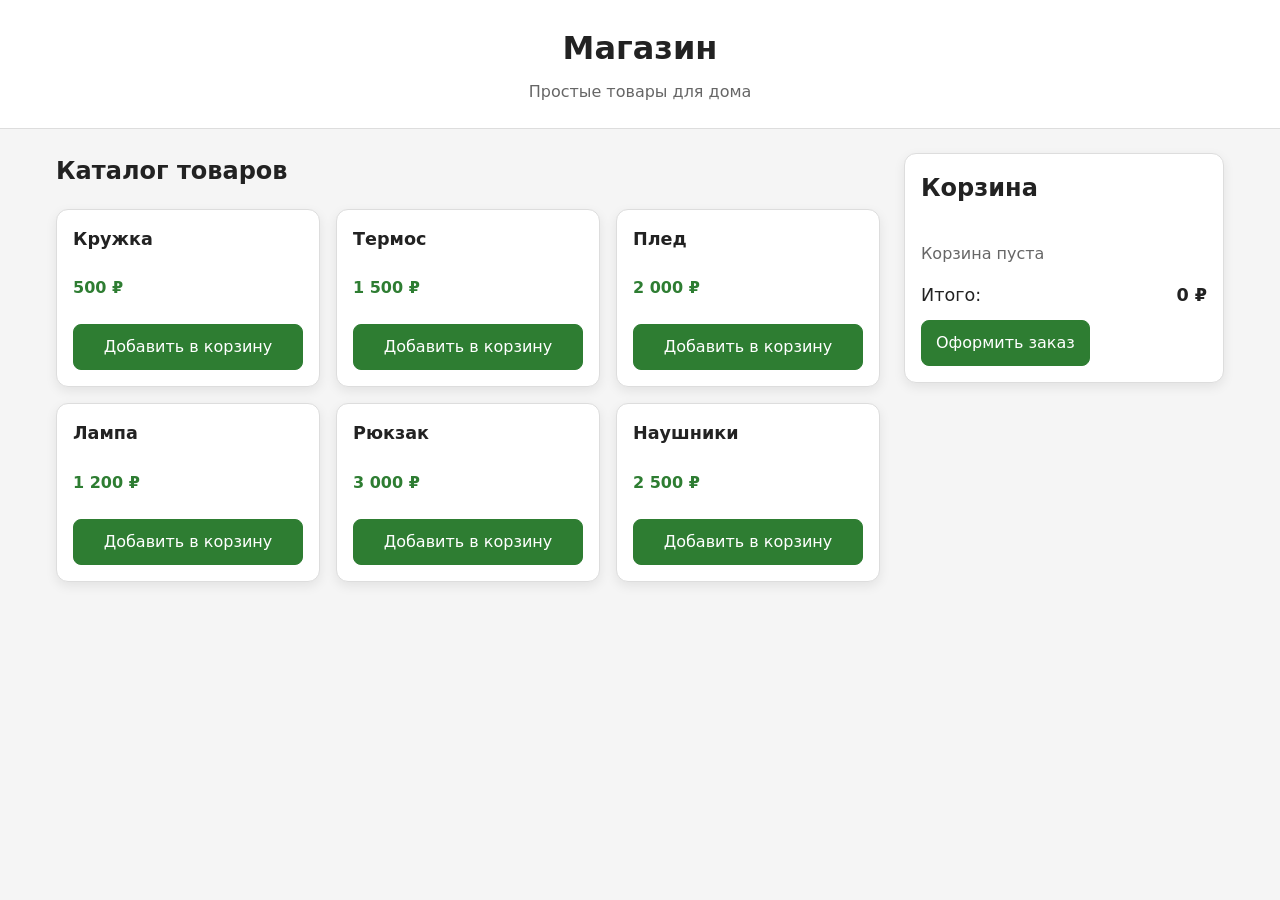
==== index.html @ 96de9353 "First varian of website, future update will add new buttons, new design" ====
<!DOCTYPE html>
<html lang="ru">
<head>
  <meta charset="UTF-8">
  <meta name="viewport" content="width=device-width, initial-scale=1.0">
  <title>Интернет-магазин</title>
  <link rel="stylesheet" href="styles.css">
</head>
<body>
  <header class="header">
    <h1>Магазин</h1>
    <p>Простые товары для дома</p>
  </header>

  <main class="layout">
    <section class="catalog" aria-labelledby="catalog-title">
      <h2 id="catalog-title">Каталог товаров</h2>
      <div class="products" id="products"></div>
    </section>

    <aside class="cart" aria-labelledby="cart-title">
      <h2 id="cart-title">Корзина</h2>
      <ul class="cart-list" id="cart-list"></ul>
      <p class="cart-empty" id="cart-empty">Корзина пуста</p>
      <div class="cart-summary">
        <span>Итого:</span>
        <strong id="cart-total">0 ₽</strong>
      </div>
      <button class="btn btn-primary" id="checkout-btn" type="button">
        Оформить заказ
      </button>
    </aside>
  </main>

  <dialog class="modal" id="order-modal">
    <form class="order-form" id="order-form">
      <h2>Оформление заказа</h2>

      <label>
        Имя
        <input type="text" name="firstName" required>
      </label>

      <label>
        Фамилия
        <input type="text" name="lastName" required>
      </label>

      <label>
        Адрес доставки
        <input type="text" name="address" required>
      </label>

      <label>
        Контактный телефон
        <input type="tel" name="phone" required>
      </label>

      <div class="modal-actions">
        <button type="button" class="btn" id="close-modal">Отмена</button>
        <button type="submit" class="btn btn-primary">Создать заказ</button>
      </div>
    </form>
  </dialog>

  <script src="script.js"></script>
</body>
</html>
---- styles.css ----
:root {
  --bg: #f5f5f5;
  --card: #ffffff;
  --text: #222222;
  --muted: #666666;
  --accent: #2e7d32;
  --danger: #c62828;
  --border: #dddddd;
  --radius: 12px;
  --shadow: 0 4px 12px rgba(0, 0, 0, 0.08);
}

* {
  box-sizing: border-box;
}

body {
  margin: 0;
  font-family: system-ui, -apple-system, "Segoe UI", Roboto, sans-serif;
  background: var(--bg);
  color: var(--text);
  line-height: 1.5;
}

.header {
  padding: 24px 16px;
  text-align: center;
  background: #ffffff;
  border-bottom: 1px solid var(--border);
}

.header h1 {
  margin: 0 0 8px;
}

.header p {
  margin: 0;
  color: var(--muted);
}

.layout {
  max-width: 1200px;
  margin: 24px auto;
  padding: 0 16px;
  display: grid;
  grid-template-columns: 1fr 320px;
  gap: 24px;
  align-items: start;
}

.catalog h2,
.cart h2 {
  margin-top: 0;
}

.products {
  display: grid;
  grid-template-columns: repeat(auto-fit, minmax(220px, 1fr));
  gap: 16px;
}

.product-card {
  background: var(--card);
  border: 1px solid var(--border);
  border-radius: var(--radius);
  padding: 16px;
  display: flex;
  flex-direction: column;
  gap: 8px;
  box-shadow: var(--shadow);
}

.product-card h3 {
  margin: 0;
  font-size: 1.1rem;
}

.product-card .price {
  font-weight: 700;
  color: var(--accent);
}

.product-card .btn {
  margin-top: auto;
}

.btn {
  padding: 10px 14px;
  border: 1px solid var(--border);
  border-radius: 8px;
  background: #ffffff;
  color: var(--text);
  cursor: pointer;
  font: inherit;
}

.btn:hover {
  background: #f0f0f0;
}

.btn-primary {
  background: var(--accent);
  color: #ffffff;
  border-color: var(--accent);
}

.btn-primary:hover {
  background: #256428;
}

.btn-danger {
  color: var(--danger);
  border-color: var(--danger);
  background: transparent;
}

.cart {
  background: var(--card);
  border: 1px solid var(--border);
  border-radius: var(--radius);
  padding: 16px;
  box-shadow: var(--shadow);
  position: sticky;
  top: 16px;
}

.cart-list {
  list-style: none;
  padding: 0;
  margin: 0 0 16px;
  display: flex;
  flex-direction: column;
  gap: 12px;
}

.cart-item {
  border-bottom: 1px solid var(--border);
  padding-bottom: 12px;
}

.cart-item:last-child {
  border-bottom: none;
}

.cart-item__title {
  font-weight: 600;
  margin-bottom: 4px;
}

.cart-item__row {
  display: flex;
  align-items: center;
  justify-content: space-between;
  gap: 8px;
  flex-wrap: wrap;
}

.quantity-controls {
  display: flex;
  align-items: center;
  gap: 4px;
}

.quantity-controls button {
  width: 28px;
  height: 28px;
  padding: 0;
}

.quantity-controls input {
  width: 48px;
  text-align: center;
  padding: 4px;
  border: 1px solid var(--border);
  border-radius: 6px;
}

.cart-summary {
  display: flex;
  justify-content: space-between;
  font-size: 1.1rem;
  margin-bottom: 12px;
}

.cart-empty {
  color: var(--muted);
}

.modal {
  border: none;
  border-radius: var(--radius);
  padding: 0;
  width: min(420px, calc(100% - 32px));
  box-shadow: var(--shadow);
}

.modal::backdrop {
  background: rgba(0, 0, 0, 0.4);
}

.order-form {
  padding: 20px;
  display: flex;
  flex-direction: column;
  gap: 12px;
}

.order-form h2 {
  margin: 0 0 8px;
}

.order-form label {
  display: flex;
  flex-direction: column;
  gap: 4px;
  font-weight: 500;
}

.order-form input {
  padding: 10px;
  border: 1px solid var(--border);
  border-radius: 8px;
  font: inherit;
}

.modal-actions {
  display: flex;
  gap: 8px;
  justify-content: flex-end;
  margin-top: 8px;
}

@media (max-width: 900px) {
  .layout {
    grid-template-columns: 1fr;
  }

  .cart {
    position: static;
  }
}

@media (max-width: 600px) {
  .header {
    padding: 16px;
  }

  .layout {
    margin: 16px auto;
    padding: 0 12px;
  }

  .products {
    grid-template-columns: 1fr;
  }

  .modal-actions {
    flex-direction: column;
  }

  .modal-actions .btn {
    width: 100%;
  }
}
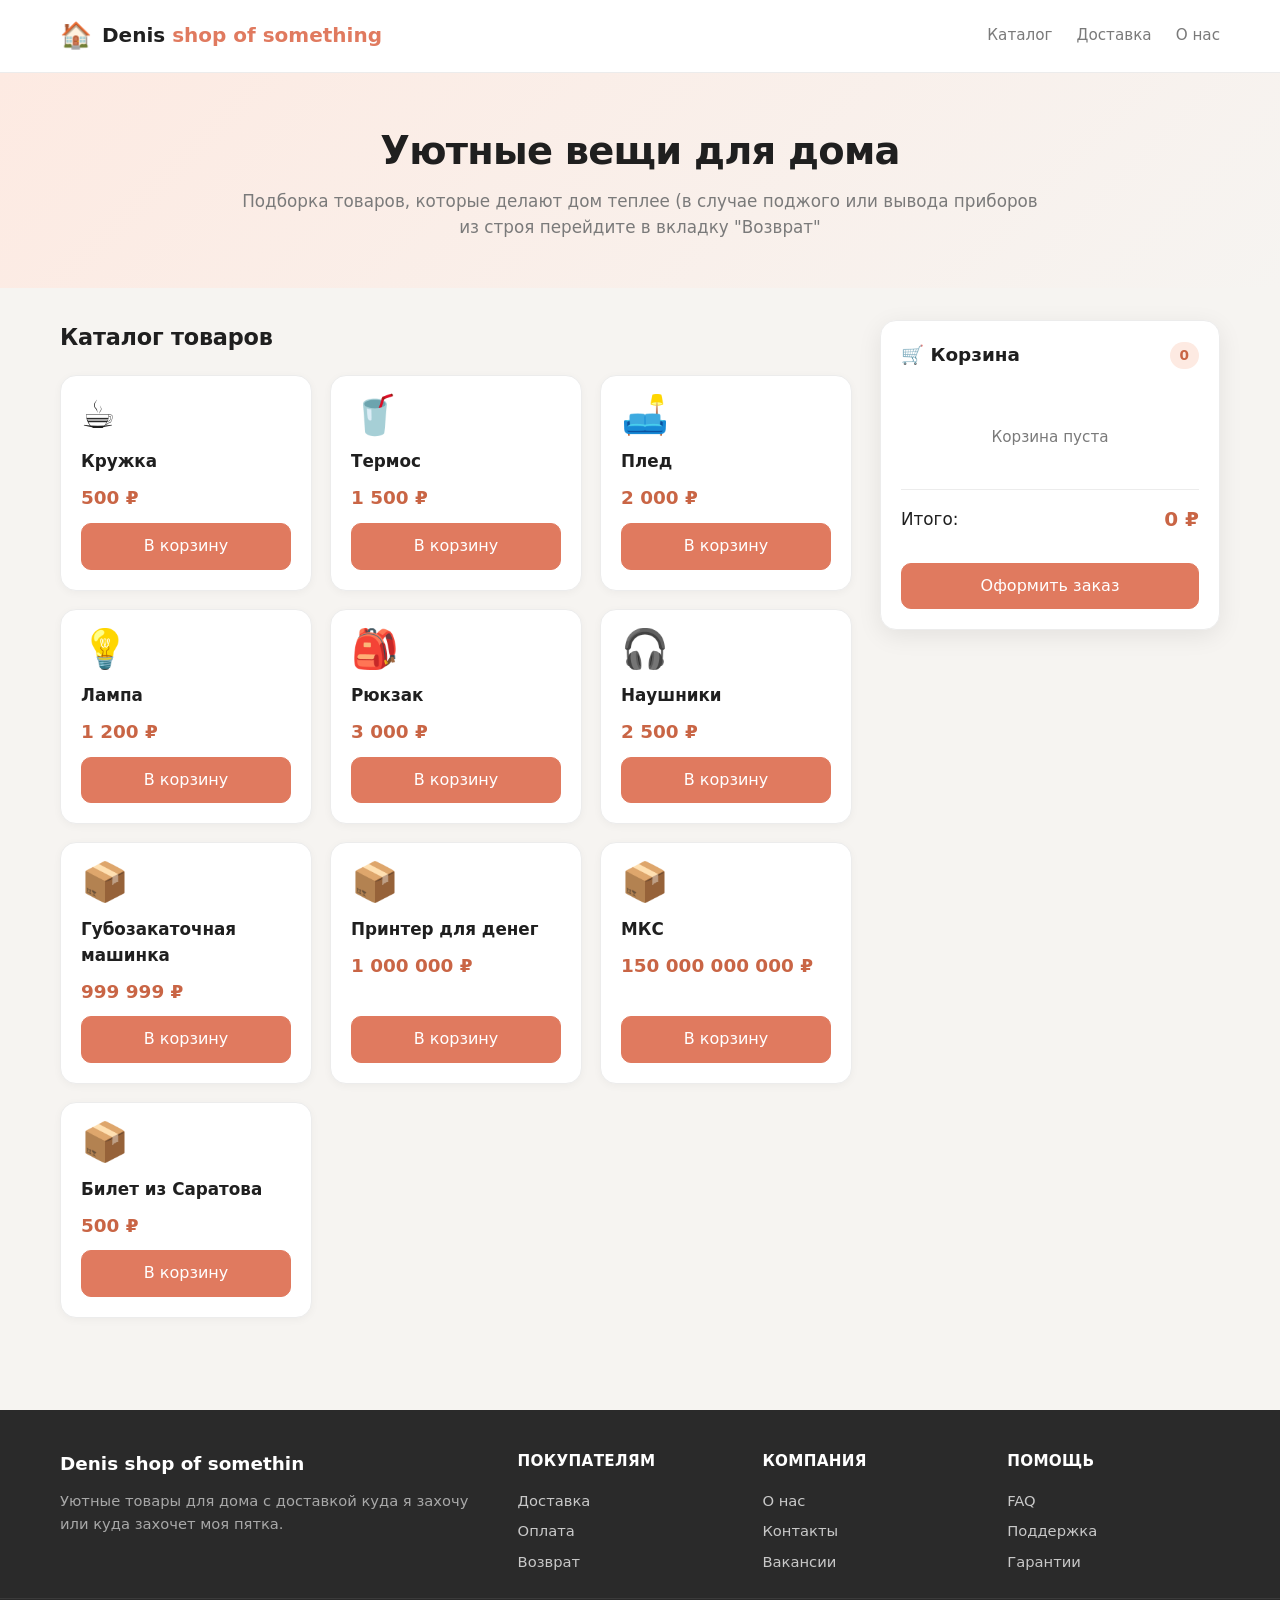
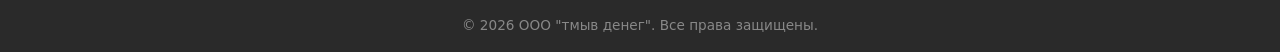
==== commit 4cd9e7a7: "Added page 'in progress', addel logic for email, telephone number in form, added more stuff in shop" ====
--- a/index.html
+++ b/index.html
@@ -3,63 +3,135 @@
 <head>
   <meta charset="UTF-8">
   <meta name="viewport" content="width=device-width, initial-scale=1.0">
-  <title>Интернет-магазин</title>
+  <title>Denis shop of something</title>
+  <link rel="icon" href="data:,">
   <link rel="stylesheet" href="styles.css">
 </head>
 <body>
   <header class="header">
-    <h1>Магазин</h1>
-    <p>Простые товары для дома</p>
+    <div class="header__inner">
+      <a href="index.html" class="logo">
+        <span class="logo__icon">🏠</span>
+        <span class="logo__text">Denis <span>shop of something</span></span>
+      </a>
+      <nav class="nav">
+        <a href="in-progress.html">Каталог</a>
+        <a href="in-progress.html">Доставка</a>
+        <a href="in-progress.html">О нас</a>
+      </nav>
+    </div>
   </header>
+
+  <section class="hero">
+    <div class="hero__inner">
+      <h1>Уютные вещи для дома</h1>
+      <p>Подборка товаров, которые делают дом теплее (в случае поджого или вывода приборов из строя перейдите в вкладку "Возврат"</p>
+    </div>
+  </section>
 
   <main class="layout">
     <section class="catalog" aria-labelledby="catalog-title">
-      <h2 id="catalog-title">Каталог товаров</h2>
+      <h2 id="catalog-title" class="section-title">Каталог товаров</h2>
       <div class="products" id="products"></div>
     </section>
 
     <aside class="cart" aria-labelledby="cart-title">
-      <h2 id="cart-title">Корзина</h2>
+      <div class="cart__header">
+        <h2 id="cart-title">🛒 Корзина</h2>
+        <span class="cart__count" id="cart-count">0</span>
+      </div>
+
       <ul class="cart-list" id="cart-list"></ul>
       <p class="cart-empty" id="cart-empty">Корзина пуста</p>
+
       <div class="cart-summary">
         <span>Итого:</span>
         <strong id="cart-total">0 ₽</strong>
       </div>
-      <button class="btn btn-primary" id="checkout-btn" type="button">
+
+      <button class="btn btn-primary btn-block" id="checkout-btn" type="button">
         Оформить заказ
       </button>
     </aside>
   </main>
 
+  <footer class="footer">
+    <div class="footer__inner">
+      <div class="footer__col">
+        <h3>Denis shop of somethin</h3>
+        <p>Уютные товары для дома с доставкой куда я захочу или куда захочет моя пятка.</p>
+      </div>
+      <div class="footer__col">
+        <h4>Покупателям</h4>
+        <a href="in-progress.html">Доставка</a>
+        <a href="in-progress.html">Оплата</a>
+        <a href="in-progress.html">Возврат</a>
+      </div>
+      <div class="footer__col">
+        <h4>Компания</h4>
+        <a href="in-progress.html">О нас</a>
+        <a href="in-progress.html">Контакты</a>
+        <a href="in-progress.html">Вакансии</a>
+      </div>
+      <div class="footer__col">
+        <h4>Помощь</h4>
+        <a href="in-progress.html">FAQ</a>
+        <a href="in-progress.html">Поддержка</a>
+        <a href="in-progress.html">Гарантии</a>
+      </div>
+    </div>
+    <div class="footer__bottom">
+      © 2026 ООО "тмыв денег". Все права защищены.
+    </div>
+  </footer>
+
   <dialog class="modal" id="order-modal">
-    <form class="order-form" id="order-form">
-      <h2>Оформление заказа</h2>
+    <form class="order-form" id="order-form" novalidate>
+        <h2>Оформление заказа</h2>
 
-      <label>
-        Имя
-        <input type="text" name="firstName" required>
-      </label>
+        <label>
+            Имя
+            <input type="text" name="firstName" required placeholder="Иван" minlength="2">
+        </label>
 
-      <label>
-        Фамилия
-        <input type="text" name="lastName" required>
-      </label>
+        <label>
+            Фамилия
+            <input type="text" name="lastName" required placeholder="Иванов" minlength="2">
+        </label>
 
-      <label>
-        Адрес доставки
-        <input type="text" name="address" required>
-      </label>
+        <label>
+            Адрес доставки
+            <input type="text" name="address" required placeholder="г. Москва, ул. Ленина, 1" minlength="5">
+        </label>
 
-      <label>
-        Контактный телефон
-        <input type="tel" name="phone" required>
-      </label>
+        <label>
+            Контактный телефон
+            <input
+            type="tel"
+            name="phone"
+            required
+            placeholder="+7 (999) 123-45-67"
+            inputmode="tel"
+            autocomplete="tel"
+            >
+            <span class="field-error" data-error-for="phone"></span>
+        </label>
 
-      <div class="modal-actions">
+        <label>
+            Email <span class="field-hint">(необязательно)</span>
+            <input
+            type="email"
+            name="email"
+            placeholder="you@example.com"
+            autocomplete="email"
+            >
+            <span class="field-error" data-error-for="email"></span>
+        </label>
+
+        <div class="modal-actions">
         <button type="button" class="btn" id="close-modal">Отмена</button>
         <button type="submit" class="btn btn-primary">Создать заказ</button>
-      </div>
+        </div>
     </form>
   </dialog>
 
--- a/styles.css
+++ b/styles.css
@@ -1,101 +1,224 @@
 :root {
-  --bg: #f5f5f5;
+  --bg: #f6f4f1;
   --card: #ffffff;
-  --text: #222222;
-  --muted: #666666;
-  --accent: #2e7d32;
-  --danger: #c62828;
-  --border: #dddddd;
-  --radius: 12px;
-  --shadow: 0 4px 12px rgba(0, 0, 0, 0.08);
+  --text: #1f1f1f;
+  --muted: #7a7a7a;
+  --accent: #e07a5f;
+  --accent-dark: #c96545;
+  --accent-soft: #fdeae2;
+  --dark: #2a2a2a;
+  --border: #ececec;
+  --radius: 16px;
+  --radius-sm: 10px;
+  --shadow-sm: 0 2px 8px rgba(0, 0, 0, 0.04);
+  --shadow-md: 0 6px 24px rgba(0, 0, 0, 0.08);
+  --shadow-lg: 0 12px 40px rgba(0, 0, 0, 0.12);
+  --transition: 0.2s ease;
 }
 
 * {
   box-sizing: border-box;
 }
 
+html {
+  scroll-behavior: smooth;
+}
+
 body {
   margin: 0;
-  font-family: system-ui, -apple-system, "Segoe UI", Roboto, sans-serif;
+  font-family: system-ui, -apple-system, "Segoe UI", Roboto, "Helvetica Neue", sans-serif;
   background: var(--bg);
   color: var(--text);
-  line-height: 1.5;
-}
-
+  line-height: 1.55;
+  min-height: 100vh;
+  display: flex;
+  flex-direction: column;
+}
+
+/* ---------- Header ---------- */
 .header {
-  padding: 24px 16px;
-  text-align: center;
   background: #ffffff;
   border-bottom: 1px solid var(--border);
-}
-
-.header h1 {
+  position: sticky;
+  top: 0;
+  z-index: 100;
+  backdrop-filter: blur(8px);
+}
+
+.header__inner {
+  max-width: 1200px;
+  margin: 0 auto;
+  padding: 16px 20px;
+  display: flex;
+  align-items: center;
+  justify-content: space-between;
+  gap: 16px;
+}
+
+.logo {
+  display: flex;
+  align-items: center;
+  gap: 10px;
+  text-decoration: none;
+  color: var(--text);
+  font-weight: 700;
+  font-size: 1.25rem;
+}
+
+.logo__icon {
+  font-size: 1.6rem;
+}
+
+.logo__text span {
+  color: var(--accent);
+}
+
+.nav {
+  display: flex;
+  gap: 24px;
+}
+
+.nav a {
+  text-decoration: none;
+  color: var(--muted);
+  font-weight: 500;
+  font-size: 0.95rem;
+  transition: color var(--transition);
+  position: relative;
+}
+
+.nav a:hover {
+  color: var(--accent);
+}
+
+.nav a::after {
+  content: "";
+  position: absolute;
+  bottom: -4px;
+  left: 0;
+  width: 0;
+  height: 2px;
+  background: var(--accent);
+  transition: width var(--transition);
+}
+
+.nav a:hover::after {
+  width: 100%;
+}
+
+/* ---------- Hero ---------- */
+.hero {
+  background: linear-gradient(135deg, #fdeae2 0%, #f6f4f1 100%);
+  padding: 48px 20px;
+  text-align: center;
+}
+
+.hero__inner {
+  max-width: 800px;
+  margin: 0 auto;
+}
+
+.hero h1 {
+  font-size: clamp(1.6rem, 3vw, 2.4rem);
   margin: 0 0 8px;
-}
-
-.header p {
+  letter-spacing: -0.02em;
+}
+
+.hero p {
   margin: 0;
   color: var(--muted);
-}
-
+  font-size: 1.05rem;
+}
+
+/* ---------- Layout ---------- */
 .layout {
+  flex: 1;
   max-width: 1200px;
-  margin: 24px auto;
-  padding: 0 16px;
+  width: 100%;
+  margin: 32px auto;
+  padding: 0 20px;
   display: grid;
-  grid-template-columns: 1fr 320px;
-  gap: 24px;
+  grid-template-columns: 1fr 340px;
+  gap: 28px;
   align-items: start;
 }
 
-.catalog h2,
-.cart h2 {
-  margin-top: 0;
-}
-
+.section-title {
+  font-size: 1.4rem;
+  margin: 0 0 20px;
+  letter-spacing: -0.01em;
+}
+
+/* ---------- Products ---------- */
 .products {
   display: grid;
-  grid-template-columns: repeat(auto-fit, minmax(220px, 1fr));
-  gap: 16px;
+  grid-template-columns: repeat(auto-fill, minmax(220px, 1fr));
+  gap: 18px;
 }
 
 .product-card {
   background: var(--card);
   border: 1px solid var(--border);
   border-radius: var(--radius);
-  padding: 16px;
+  padding: 20px;
   display: flex;
   flex-direction: column;
-  gap: 8px;
-  box-shadow: var(--shadow);
+  gap: 10px;
+  box-shadow: var(--shadow-sm);
+  transition: transform var(--transition), box-shadow var(--transition);
+  position: relative;
+  overflow: hidden;
+}
+
+.product-card:hover {
+  transform: translateY(-4px);
+  box-shadow: var(--shadow-md);
+}
+
+.product-card__emoji {
+  font-size: 2.4rem;
+  line-height: 1;
+  margin-bottom: 4px;
 }
 
 .product-card h3 {
   margin: 0;
-  font-size: 1.1rem;
+  font-size: 1.05rem;
+  font-weight: 600;
 }
 
 .product-card .price {
   font-weight: 700;
-  color: var(--accent);
+  font-size: 1.15rem;
+  color: var(--accent-dark);
+  margin: 0;
 }
 
 .product-card .btn {
   margin-top: auto;
 }
 
+/* ---------- Buttons ---------- */
 .btn {
-  padding: 10px 14px;
+  padding: 10px 16px;
   border: 1px solid var(--border);
-  border-radius: 8px;
+  border-radius: var(--radius-sm);
   background: #ffffff;
   color: var(--text);
   cursor: pointer;
   font: inherit;
+  font-weight: 500;
+  transition: all var(--transition);
+  display: inline-flex;
+  align-items: center;
+  justify-content: center;
+  gap: 6px;
+  text-decoration: none;
 }
 
 .btn:hover {
-  background: #f0f0f0;
+  background: #f3f3f3;
+  border-color: #d5d5d5;
 }
 
 .btn-primary {
@@ -105,23 +228,58 @@
 }
 
 .btn-primary:hover {
-  background: #256428;
+  background: var(--accent-dark);
+  border-color: var(--accent-dark);
+  color: #ffffff;
 }
 
 .btn-danger {
-  color: var(--danger);
-  border-color: var(--danger);
-  background: transparent;
-}
-
+  color: #c62828;
+  border-color: #f3d6d6;
+  background: #fff5f5;
+  padding: 8px 10px;
+  font-size: 0.9rem;
+}
+
+.btn-danger:hover {
+  background: #ffe7e7;
+  border-color: #e9b3b3;
+}
+
+.btn-block {
+  width: 100%;
+}
+
+/* ---------- Cart ---------- */
 .cart {
   background: var(--card);
   border: 1px solid var(--border);
   border-radius: var(--radius);
-  padding: 16px;
-  box-shadow: var(--shadow);
+  padding: 20px;
+  box-shadow: var(--shadow-md);
   position: sticky;
-  top: 16px;
+  top: 88px;
+}
+
+.cart__header {
+  display: flex;
+  align-items: center;
+  justify-content: space-between;
+  margin-bottom: 16px;
+}
+
+.cart__header h2 {
+  margin: 0;
+  font-size: 1.15rem;
+}
+
+.cart__count {
+  background: var(--accent-soft);
+  color: var(--accent-dark);
+  font-weight: 600;
+  font-size: 0.85rem;
+  padding: 3px 10px;
+  border-radius: 20px;
 }
 
 .cart-list {
@@ -130,21 +288,25 @@
   margin: 0 0 16px;
   display: flex;
   flex-direction: column;
-  gap: 12px;
+  gap: 14px;
+  max-height: 380px;
+  overflow-y: auto;
 }
 
 .cart-item {
-  border-bottom: 1px solid var(--border);
-  padding-bottom: 12px;
+  padding-bottom: 14px;
+  border-bottom: 1px dashed var(--border);
 }
 
 .cart-item:last-child {
   border-bottom: none;
+  padding-bottom: 0;
 }
 
 .cart-item__title {
   font-weight: 600;
-  margin-bottom: 4px;
+  font-size: 0.95rem;
+  margin-bottom: 8px;
 }
 
 .cart-item__row {
@@ -155,110 +317,328 @@
   flex-wrap: wrap;
 }
 
+.cart-item__price {
+  font-weight: 700;
+  color: var(--accent-dark);
+  font-size: 0.95rem;
+}
+
 .quantity-controls {
-  display: flex;
-  align-items: center;
-  gap: 4px;
+  display: inline-flex;
+  align-items: center;
+  gap: 2px;
+  background: #f6f4f1;
+  border-radius: 8px;
+  padding: 2px;
 }
 
 .quantity-controls button {
-  width: 28px;
-  height: 28px;
+  width: 26px;
+  height: 26px;
   padding: 0;
+  border: none;
+  background: transparent;
+  font-size: 1rem;
+  border-radius: 6px;
+  cursor: pointer;
+  color: var(--text);
+  transition: background var(--transition);
+}
+
+.quantity-controls button:hover {
+  background: #ffffff;
 }
 
 .quantity-controls input {
-  width: 48px;
+  width: 40px;
   text-align: center;
-  padding: 4px;
-  border: 1px solid var(--border);
-  border-radius: 6px;
+  padding: 4px 2px;
+  border: none;
+  background: transparent;
+  font: inherit;
+  font-weight: 600;
+  color: var(--text);
+  outline: none;
 }
 
 .cart-summary {
   display: flex;
   justify-content: space-between;
-  font-size: 1.1rem;
-  margin-bottom: 12px;
+  align-items: center;
+  font-size: 1.05rem;
+  padding: 14px 0;
+  border-top: 1px solid var(--border);
+  margin-bottom: 14px;
+}
+
+.cart-summary strong {
+  font-size: 1.25rem;
+  color: var(--accent-dark);
 }
 
 .cart-empty {
   color: var(--muted);
-}
-
+  text-align: center;
+  padding: 24px 0;
+  font-size: 0.95rem;
+}
+
+/* ---------- Modal ---------- */
 .modal {
   border: none;
   border-radius: var(--radius);
   padding: 0;
-  width: min(420px, calc(100% - 32px));
-  box-shadow: var(--shadow);
+  width: min(440px, calc(100% - 32px));
+  box-shadow: var(--shadow-lg);
 }
 
 .modal::backdrop {
-  background: rgba(0, 0, 0, 0.4);
+  background: rgba(0, 0, 0, 0.45);
+  backdrop-filter: blur(3px);
 }
 
 .order-form {
-  padding: 20px;
+  padding: 26px;
   display: flex;
   flex-direction: column;
-  gap: 12px;
+  gap: 14px;
 }
 
 .order-form h2 {
-  margin: 0 0 8px;
+  margin: 0 0 6px;
+  font-size: 1.3rem;
 }
 
 .order-form label {
   display: flex;
   flex-direction: column;
-  gap: 4px;
+  gap: 6px;
   font-weight: 500;
+  font-size: 0.92rem;
+  color: #333;
 }
 
 .order-form input {
-  padding: 10px;
+  padding: 11px 13px;
   border: 1px solid var(--border);
-  border-radius: 8px;
+  border-radius: var(--radius-sm);
   font: inherit;
+  background: #fafafa;
+  transition: all var(--transition);
+}
+
+.order-form input:focus {
+  outline: none;
+  border-color: var(--accent);
+  background: #ffffff;
+  box-shadow: 0 0 0 3px var(--accent-soft);
 }
 
 .modal-actions {
   display: flex;
-  gap: 8px;
+  gap: 10px;
   justify-content: flex-end;
   margin-top: 8px;
 }
 
+/* ---------- Footer ---------- */
+.footer {
+  background: var(--dark);
+  color: #d8d8d8;
+  margin-top: 60px;
+}
+
+.footer__inner {
+  max-width: 1200px;
+  margin: 0 auto;
+  padding: 40px 20px 20px;
+  display: grid;
+  grid-template-columns: 2fr 1fr 1fr 1fr;
+  gap: 32px;
+}
+
+.footer__col h3 {
+  color: #ffffff;
+  margin: 0 0 10px;
+  font-size: 1.15rem;
+}
+
+.footer__col h4 {
+  color: #ffffff;
+  margin: 0 0 12px;
+  font-size: 0.95rem;
+  letter-spacing: 0.02em;
+  text-transform: uppercase;
+}
+
+.footer__col p {
+  margin: 0;
+  font-size: 0.92rem;
+  line-height: 1.6;
+  color: #a8a8a8;
+}
+
+.footer__col a {
+  display: block;
+  color: #c8c8c8;
+  text-decoration: none;
+  font-size: 0.92rem;
+  padding: 4px 0;
+  transition: color var(--transition);
+}
+
+.footer__col a:hover {
+  color: var(--accent);
+}
+
+.footer__bottom {
+  border-top: 1px solid #3a3a3a;
+  text-align: center;
+  padding: 16px 20px;
+  font-size: 0.85rem;
+  color: #888;
+}
+
+/* ---------- In progress page ---------- */
+.in-progress-page {
+  min-height: 100vh;
+  display: flex;
+  flex-direction: column;
+}
+
+.in-progress {
+  flex: 1;
+  display: flex;
+  align-items: center;
+  justify-content: center;
+  padding: 60px 20px;
+}
+
+.in-progress__card {
+  background: #ffffff;
+  border: 1px solid var(--border);
+  border-radius: var(--radius);
+  box-shadow: var(--shadow-md);
+  padding: 50px 40px;
+  text-align: center;
+  max-width: 480px;
+  width: 100%;
+}
+
+.in-progress__icon {
+  font-size: 4rem;
+  margin-bottom: 12px;
+  animation: bounce 2s infinite;
+}
+
+@keyframes bounce {
+  0%, 100% { transform: translateY(0); }
+  50% { transform: translateY(-8px); }
+}
+
+.in-progress h1 {
+  margin: 0 0 10px;
+  font-size: 1.8rem;
+  letter-spacing: -0.02em;
+}
+
+.in-progress p {
+  color: var(--muted);
+  margin: 0 0 24px;
+}
+
+/* ---------- Adaptive ---------- */
 @media (max-width: 900px) {
   .layout {
     grid-template-columns: 1fr;
+    margin: 24px auto;
   }
 
   .cart {
     position: static;
   }
+
+  .footer__inner {
+    grid-template-columns: 1fr 1fr;
+    gap: 24px;
+  }
 }
 
 @media (max-width: 600px) {
-  .header {
-    padding: 16px;
+  .header__inner {
+    padding: 12px 16px;
+  }
+
+  .nav {
+    gap: 14px;
+  }
+
+  .nav a {
+    font-size: 0.88rem;
+  }
+
+  .logo__text {
+    font-size: 1rem;
+  }
+
+  .hero {
+    padding: 32px 16px;
   }
 
   .layout {
-    margin: 16px auto;
-    padding: 0 12px;
+    padding: 0 14px;
+    gap: 20px;
   }
 
   .products {
-    grid-template-columns: 1fr;
+    grid-template-columns: repeat(auto-fill, minmax(150px, 1fr));
+    gap: 12px;
+  }
+
+  .product-card {
+    padding: 14px;
+  }
+
+  .product-card__emoji {
+    font-size: 1.8rem;
   }
 
   .modal-actions {
-    flex-direction: column;
+    flex-direction: column-reverse;
   }
 
   .modal-actions .btn {
     width: 100%;
   }
+
+  .footer__inner {
+    grid-template-columns: 1fr;
+    padding: 28px 16px 16px;
+  }
+}
+
+.field-hint {
+  font-weight: 400;
+  color: var(--muted);
+  font-size: 0.82rem;
+}
+
+.field-error {
+  display: none;
+  font-size: 0.8rem;
+  color: #c62828;
+  margin-top: 2px;
+}
+
+.field-error.visible {
+  display: block;
+}
+
+.order-form input.invalid {
+  border-color: #e57373;
+  background: #fff5f5;
+}
+
+.order-form input.invalid:focus {
+  box-shadow: 0 0 0 3px #fde0e0;
 }
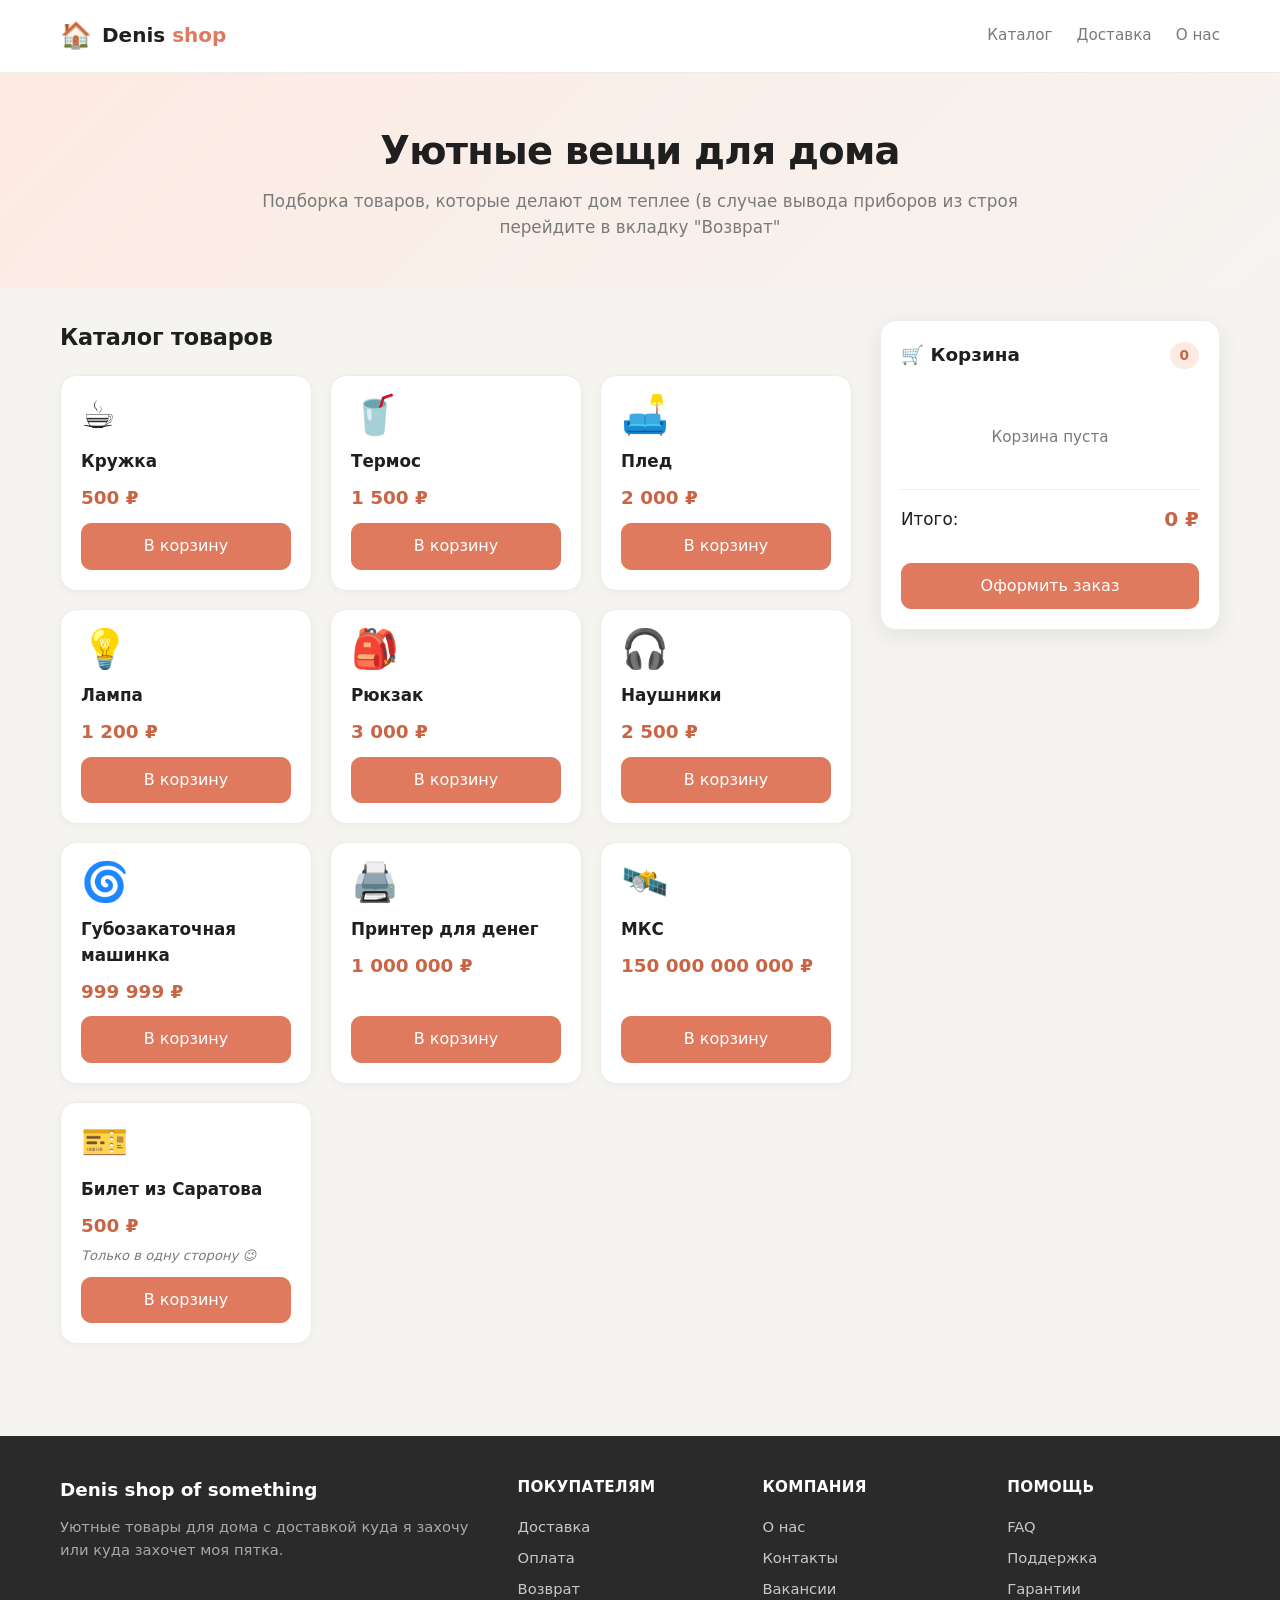
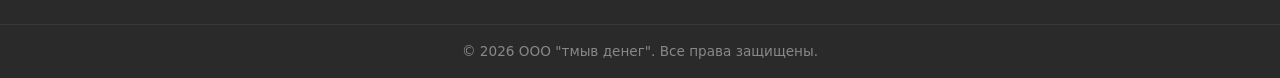
==== commit a7750b56: "Fixed some bugs" ====
--- a/index.html
+++ b/index.html
@@ -3,7 +3,7 @@
 <head>
   <meta charset="UTF-8">
   <meta name="viewport" content="width=device-width, initial-scale=1.0">
-  <title>Denis shop of something</title>
+  <title>Denis shop</title>
   <link rel="icon" href="data:,">
   <link rel="stylesheet" href="styles.css">
 </head>
@@ -12,7 +12,7 @@
     <div class="header__inner">
       <a href="index.html" class="logo">
         <span class="logo__icon">🏠</span>
-        <span class="logo__text">Denis <span>shop of something</span></span>
+        <span class="logo__text">Denis <span>shop</span></span>
       </a>
       <nav class="nav">
         <a href="in-progress.html">Каталог</a>
@@ -25,7 +25,7 @@
   <section class="hero">
     <div class="hero__inner">
       <h1>Уютные вещи для дома</h1>
-      <p>Подборка товаров, которые делают дом теплее (в случае поджого или вывода приборов из строя перейдите в вкладку "Возврат"</p>
+      <p>Подборка товаров, которые делают дом теплее (в случае вывода приборов из строя перейдите в вкладку "Возврат"</p>
     </div>
   </section>
 
@@ -58,7 +58,7 @@
   <footer class="footer">
     <div class="footer__inner">
       <div class="footer__col">
-        <h3>Denis shop of somethin</h3>
+        <h3>Denis shop of something</h3>
         <p>Уютные товары для дома с доставкой куда я захочу или куда захочет моя пятка.</p>
       </div>
       <div class="footer__col">
--- a/styles.css
+++ b/styles.css
@@ -198,6 +198,13 @@
   margin-top: auto;
 }
 
+.product-note {
+  margin: -4px 0 0;
+  font-size: 0.82rem;
+  color: var(--muted);
+  font-style: italic;
+}
+
 /* ---------- Buttons ---------- */
 .btn {
   padding: 10px 16px;
@@ -441,6 +448,33 @@
   margin-top: 8px;
 }
 
+/* ---------- Field errors ---------- */
+.field-hint {
+  font-weight: 400;
+  color: var(--muted);
+  font-size: 0.82rem;
+}
+
+.field-error {
+  display: none;
+  font-size: 0.8rem;
+  color: #c62828;
+  margin-top: 2px;
+}
+
+.field-error.visible {
+  display: block;
+}
+
+.order-form input.invalid {
+  border-color: #e57373;
+  background: #fff5f5;
+}
+
+.order-form input.invalid:focus {
+  box-shadow: 0 0 0 3px #fde0e0;
+}
+
 /* ---------- Footer ---------- */
 .footer {
   background: var(--dark);
@@ -566,19 +600,24 @@
 
 @media (max-width: 600px) {
   .header__inner {
-    padding: 12px 16px;
+    flex-direction: column;
+    align-items: flex-start;
+    gap: 10px;
+    padding: 14px 16px;
   }
 
   .nav {
-    gap: 14px;
+    width: 100%;
+    gap: 18px;
+    justify-content: space-between;
   }
 
   .nav a {
-    font-size: 0.88rem;
+    font-size: 0.9rem;
   }
 
   .logo__text {
-    font-size: 1rem;
+    font-size: 1.1rem;
   }
 
   .hero {
@@ -615,30 +654,4 @@
     grid-template-columns: 1fr;
     padding: 28px 16px 16px;
   }
-}
-
-.field-hint {
-  font-weight: 400;
-  color: var(--muted);
-  font-size: 0.82rem;
-}
-
-.field-error {
-  display: none;
-  font-size: 0.8rem;
-  color: #c62828;
-  margin-top: 2px;
-}
-
-.field-error.visible {
-  display: block;
-}
-
-.order-form input.invalid {
-  border-color: #e57373;
-  background: #fff5f5;
-}
-
-.order-form input.invalid:focus {
-  box-shadow: 0 0 0 3px #fde0e0;
 }
